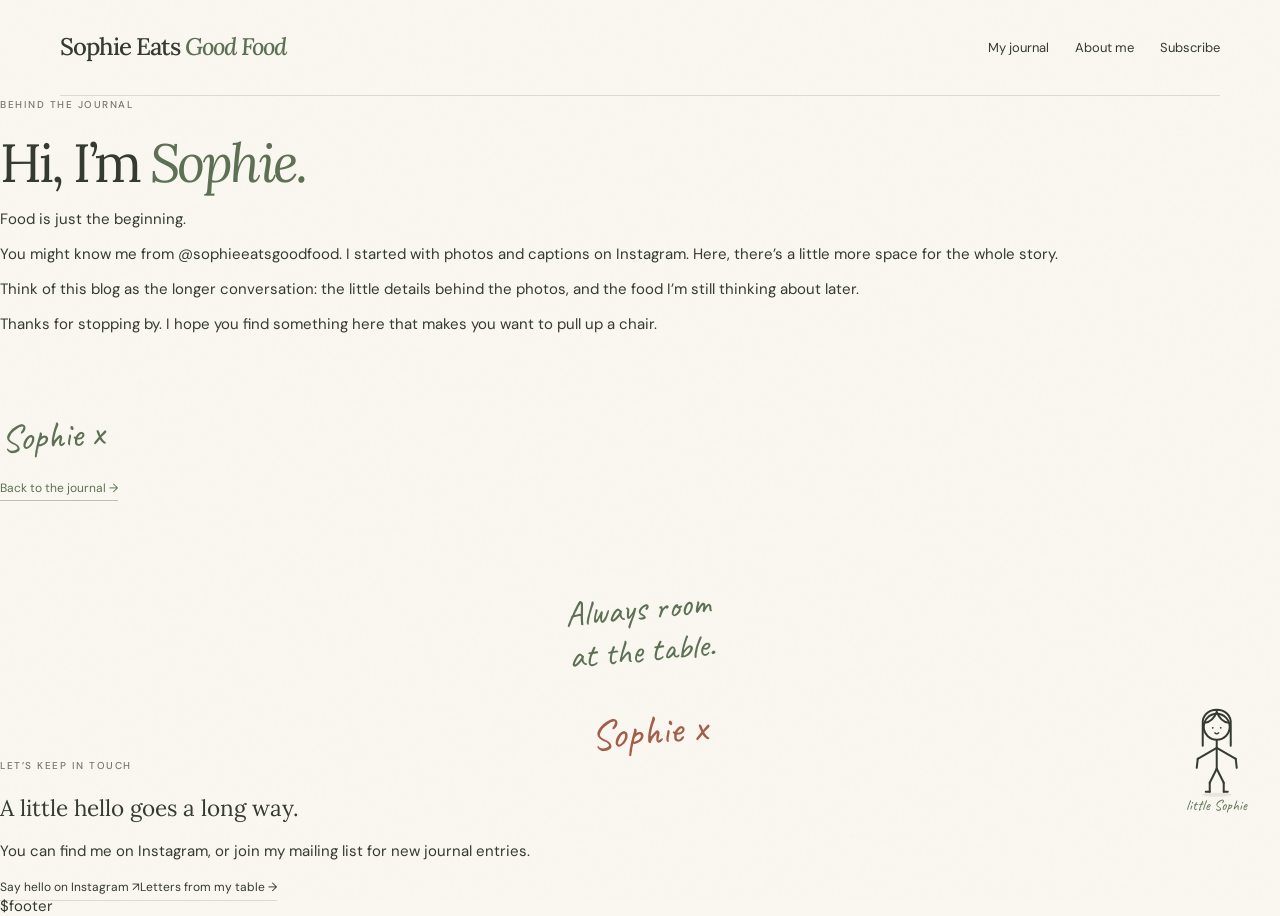
==== about.html @ ddaca759 "feat: add standalone About page and shared Instagram contact footer" ====
<!doctype html>
<html lang="en">
<head>
  <meta charset="UTF-8">
  <meta name="viewport" content="width=device-width, initial-scale=1">
  <meta name="description" content="Meet Sophie, the person behind Sophie Eats Good Food: a little journal of memorable meals and the stories behind them.">
  <title>About Sophie — Sophie Eats Good Food</title>
  <link rel="preconnect" href="https://fonts.googleapis.com">
  <link rel="preconnect" href="https://fonts.gstatic.com" crossorigin>
  <link href="https://fonts.googleapis.com/css2?family=Caveat:wght@500&family=DM+Sans:wght@400;500;600&family=Lora:ital,wght@0,400;0,500;0,600;1,400;1,500&display=swap" rel="stylesheet">
  <link rel="stylesheet" href="/styles.css?v=5">
  <link rel="stylesheet" href="/companion.css?v=2">
</head>
<body class="about-page">
  <div class="grain"></div>
  <header class="site-header">
    <a class="wordmark" href="/" aria-label="Sophie Eats Good Food home"><span>Sophie Eats</span> <span>Good Food</span></a>
    <nav class="article-nav" aria-label="Main navigation"><a href="/#journal">My journal</a><a href="/about" aria-current="page">About me</a><a href="/#subscribe">Subscribe</a></nav>
  </header>
  <main class="about-main">
    <header class="about-heading">
      <p class="eyebrow">Behind the journal</p>
      <h1>Hi, I’m <em>Sophie.</em></h1>
      <p class="about-lede">Food is just the beginning.</p>
    </header>
    <div class="about-layout">
      <div class="about-story">
        <p>You might know me from <a href="https://www.instagram.com/sophieeatsgoodfood/" target="_blank" rel="noreferrer">@sophieeatsgoodfood</a>. I started with photos and captions on Instagram. Here, there’s a little more space for the whole story.</p>
        <p>Think of this blog as the longer conversation: the little details behind the photos, and the food I’m still thinking about later.</p>
        <p>Thanks for stopping by. I hope you find something here that makes you want to pull up a chair.</p>
        <p class="signature">Sophie x</p>
        <a class="read-more" href="/#journal">Back to the journal →</a>
      </div>
      <aside class="about-margin" aria-hidden="true">
        <p>Always room<br>at the table.</p>
        <span>Sophie x</span>
      </aside>
    </div>
    <section class="about-connect" aria-labelledby="about-contact-heading">
      <div><p class="eyebrow">Let’s keep in touch</p><h2 id="about-contact-heading">A little hello goes a long way.</h2><p>You can find me on Instagram, or join my mailing list for new journal entries.</p></div>
      <div class="about-connect-links"><a class="text-link" href="https://www.instagram.com/sophieeatsgoodfood/" target="_blank" rel="noreferrer">Say hello on Instagram ↗</a><a class="text-link" href="/#subscribe">Letters from my table →</a></div>
    </section>
  </main>
  $footer
  <script src="/posts.js"></script>
  <script src="/companion.js?v=2"></script>
</body>
</html>
---- styles.css ----
:root { --cream:#faf7f1; --ink:#343a30; --red:#a45d48; --lime:#e2e8d9; --sage:#5d7054; --muted:#74786c; --line:#dfd9cf; --serif:"Lora",Georgia,serif; }
* { box-sizing:border-box; }
html { scroll-behavior:smooth; scroll-padding-top:28px; }
body { margin:0; background:var(--cream); color:var(--ink); font-family:"DM Sans",sans-serif; font-size:15px; }
a { color:inherit; text-decoration:none; }
img { display:block; width:100%; }
button,input { font:inherit; }
button,a,input,summary { -webkit-tap-highlight-color:transparent; }
:focus-visible { outline:2px solid var(--sage); outline-offset:5px; }
.grain { position:fixed; inset:0; opacity:.018; pointer-events:none; z-index:100; background-image:url("data:image/svg+xml,%3Csvg viewBox='0 0 180 180' xmlns='http://www.w3.org/2000/svg'%3E%3Cfilter id='n'%3E%3CfeTurbulence type='fractalNoise' baseFrequency='.9' numOctaves='3' stitchTiles='stitch'/%3E%3C/filter%3E%3Crect width='100%25' height='100%25' filter='url(%23n)'/%3E%3C/svg%3E"); }
.site-header { max-width:1160px; margin:0 auto; min-height:96px; display:flex; justify-content:space-between; align-items:center; gap:30px; border-bottom:1px solid var(--line); }
.wordmark { font:500 24px/1.2 var(--serif); letter-spacing:-1px; }
.wordmark span:last-child { font-style:italic; color:var(--sage); }
nav { display:flex; align-items:center; gap:26px; font-size:13px; }
nav a { padding:8px 0; }
nav a:hover { color:var(--red); }
nav a[href="#subscribe"] { border-bottom:1px solid var(--sage); }
.instagram-link { color:var(--muted); font-size:12px; }
.menu-button { display:none; border:1px solid var(--line); border-radius:4px; padding:8px 12px; background:transparent; }
.hero { max-width:1050px; margin:70px auto 88px; display:grid; grid-template-columns:1.35fr .8fr; align-items:center; gap:75px; padding:0 24px; }
.eyebrow { font-size:10px; font-weight:500; letter-spacing:.15em; text-transform:uppercase; color:var(--muted); margin:0 0 18px; line-height:1.7; }
h1,h2,h3 { font-family:var(--serif); font-weight:400; }
h1 { font-size:clamp(40px,4.2vw,61px); line-height:1.18; letter-spacing:-.055em; margin:0; }
h1 em { color:var(--sage); }
.intro { font:17px/1.9 var(--serif); margin:24px 0; max-width:49ch; color:#5a6055; }
.hero-signature { display:flex; align-items:center; gap:14px; color:var(--muted); font-size:12px; margin:22px 0; }
.hero-signature span,.signature { font:38px/1.2 "Caveat",cursive; color:var(--sage); transform:rotate(-4deg); }
.text-link { font-size:12px; border-bottom:1px solid var(--line); padding-bottom:5px; }
.text-link:hover { color:var(--red); border-color:var(--red); }
.hero-image-wrap { position:relative; padding:14px 14px 12px; background:#fffefa; box-shadow:0 4px 24px rgba(51,57,43,.08); transform:rotate(3deg); margin:0 8px; }
.hero-image-wrap::before { content:""; position:absolute; top:-13px; left:34%; width:100px; height:29px; background:rgba(200,181,137,.33); transform:rotate(-7deg); z-index:1; }
.hero-image { height:300px; object-fit:cover; }
.image-note { font:24px/1.3 "Caveat",cursive; margin:12px 0 4px; text-align:center; color:var(--sage); }
.journal { display:grid; grid-template-columns:minmax(0,720px) minmax(0,260px); gap:80px; max-width:1100px; padding:0 24px; margin:0 auto 90px; align-items:start; }
.section-heading { margin-bottom:42px; border-top:1px solid var(--line); padding-top:30px; }
.section-heading .eyebrow { margin-bottom:8px; }
.section-heading h2 { font-size:29px; letter-spacing:-.025em; margin:0 0 10px; }
.section-heading > p:last-child { color:var(--muted); font-size:13px; line-height:1.7; margin:0; }
.journal-entry { padding-bottom:46px; margin-bottom:46px; border-bottom:1px solid var(--line); }
.journal-entry:last-child { margin-bottom:0; }
.entry-date { font-size:11px; color:var(--red); margin:0 0 12px; }
.entry-date span,.entry-meta span { margin:0 7px; }
.entry-title { font-size:clamp(25px,2.8vw,37px); line-height:1.3; letter-spacing:-.035em; margin:0 0 12px; }
.entry-title a:hover { color:var(--sage); }
.entry-meta { font-size:11px; line-height:1.7; color:var(--muted); margin:0 0 26px; }
.entry-image { display:block; overflow:hidden; border-radius:2px; aspect-ratio:1.85; background:#ede7dc; }
.entry-image img { height:100%; object-fit:cover; transition:transform .4s ease; }
.entry-image:hover img { transform:scale(1.02); }
.entry-body { font:16px/1.95 var(--serif); max-width:66ch; }
.entry-body p { margin:22px 0 0; white-space:pre-line; }
.read-more { display:inline-block; margin-top:24px; color:var(--sage); font-size:12px; border-bottom:1px solid #b9c1b0; padding-bottom:4px; }
.read-more:hover { color:var(--red); border-color:var(--red); }
.journal-sidebar { padding-top:31px; align-self:stretch; }
.sidebar-tools { position:sticky; top:24px; padding-top:32px; }
.sidebar-note { text-align:center; background:#f0f1e8; padding:26px 21px 30px; border-radius:3px; }
.author-monogram { width:63px; height:63px; display:grid; place-items:center; margin:0 auto 20px; border:1px solid #c5cdb9; border-radius:50%; color:var(--sage); font:italic 34px var(--serif); background:var(--cream); }
.sidebar-note .eyebrow { margin-bottom:10px; font-size:9px; }
.sidebar-note h3 { font-size:21px; line-height:1.4; margin:0 0 12px; letter-spacing:-.02em; }
.sidebar-note > p:not(.eyebrow) { font-size:12px; line-height:1.9; color:#686e60; margin:0 0 20px; }
.sidebar-note .text-link { font-size:11px; }
.journal-browse { margin-top:0; }
.journal-browse summary { cursor:pointer; font:17px var(--serif); }
.search-box { display:flex; align-items:center; margin:17px 0 13px; border:1px solid var(--line); border-radius:3px; padding:9px 11px; gap:8px; background:#fffcf7; }
.search-box input { width:100%; min-width:0; border:0; background:transparent; color:var(--ink); outline:0; font-size:12px; }
.search-box:focus-within { border-color:var(--sage); outline:1px solid var(--sage); }
.filters { display:flex; flex-wrap:wrap; gap:9px 14px; }
.filters button { border:0; border-bottom:1px solid transparent; padding:3px 0; color:var(--muted); background:transparent; font-size:11px; cursor:pointer; }
.filters button.active,.filters button:hover { color:var(--sage); border-bottom-color:var(--sage); }
.sidebar-recent { margin-top:32px; border-top:1px solid var(--line); padding-top:23px; }
.sidebar-recent .eyebrow { font-size:9px; margin-bottom:14px; }
.sidebar-recent ul { list-style:none; padding:0; margin:0; }
.sidebar-recent li { padding:0 0 16px; }
.sidebar-recent a { display:block; font:14px/1.5 var(--serif); }
.sidebar-recent a:hover { color:var(--red); }
.sidebar-recent li span { display:block; margin-top:6px; font-size:10px; color:var(--muted); }
.sidebar-subscribe { display:block; margin-top:18px; padding:19px 0; border-top:1px solid var(--line); font:17px/1.4 var(--serif); color:var(--sage); }
.sidebar-subscribe span { display:block; font:11px/1.7 "DM Sans",sans-serif; margin-top:8px; color:var(--muted); }
.no-results { padding:55px 0; font:20px/1.7 var(--serif); }
.newsletter { position:relative; display:grid; grid-template-columns:1fr 1fr; align-items:center; gap:70px; max-width:1100px; margin:0 auto; padding:48px; background:#efe3d9; border:1px solid #e3d6c8; border-radius:4px; }
.newsletter .eyebrow { font-size:9px; }
.newsletter h2 { font-size:30px; line-height:1.3; letter-spacing:-.03em; margin:0 0 16px; }
.newsletter h2 em { color:var(--sage); }
.newsletter-copy > p:last-child { font:14px/1.9 var(--serif); color:#676255; margin-bottom:0; }
.newsletter-form > label:first-child { display:block; font-size:10px; letter-spacing:.07em; margin-bottom:10px; }
.newsletter-input-row { display:flex; gap:10px; }
.newsletter-input-row input { width:100%; min-width:0; padding:12px; background:var(--cream); color:var(--ink); border:1px solid #d2c5b9; border-radius:3px; font-size:13px; }
.newsletter-input-row button { flex-shrink:0; padding:12px 17px; border:0; border-radius:3px; background:var(--sage); color:white; cursor:pointer; font-size:11px; }
.newsletter-input-row button:hover { background:#495b41; }
.newsletter-input-row button:disabled { opacity:.6; cursor:wait; }
.newsletter-consent { display:flex; gap:8px; margin-top:15px; align-items:flex-start; font-size:10px; line-height:1.7; }
.newsletter-consent input { accent-color:var(--sage); margin:3px 0 0; flex-shrink:0; }
.newsletter-note { font-size:10px; color:#746c61; margin:5px 0 0 21px; }
.newsletter-status { font-size:12px; line-height:1.7; margin:12px 0 0; }
.newsletter-status:empty { display:none; }
.newsletter-status[data-state="error"] { color:#974731; }
.newsletter-status[data-state="success"] { color:#455b3b; }
.newsletter-trap { position:absolute; left:-10000px; width:1px; height:1px; overflow:hidden; }
.about { display:grid; grid-template-columns:200px 1fr; gap:60px; max-width:960px; margin:88px auto; padding:0 24px; align-items:start; }
.about-margin { font:35px/1.2 "Caveat",cursive; color:var(--sage); text-align:center; padding-top:52px; transform:rotate(-5deg); }
.about-margin span { display:block; margin-top:14px; font-size:42px; color:var(--red); }
.about-copy h2 { font-size:30px; line-height:1.4; letter-spacing:-.03em; margin:0 0 22px; }
.about-copy > p:not(.eyebrow):not(.signature) { font:15px/1.95 var(--serif); }
.about-copy a { color:var(--sage); border-bottom:1px solid #bbc4b1; }
.about-copy .signature { margin-top:25px; }
footer { display:grid; grid-template-columns:1.4fr 1fr auto; gap:35px; align-items:start; max-width:1160px; margin:0 auto; padding:36px 0 22px; border-top:1px solid var(--line); color:var(--muted); }
.footer-mark { font:21px/1.4 var(--serif); letter-spacing:-.04em; color:var(--ink); }
.footer-mark em { color:var(--sage); }
footer > div > p { font-size:11px; line-height:1.8; margin:3px 0; }
.footer-links { display:flex; gap:16px; font-size:10px; flex-wrap:wrap; }
.footer-links a:hover { color:var(--red); }
.copyright { grid-column:1/-1; font-size:9px; margin:12px 0 0; }
.article-main { max-width:840px; margin:44px auto 72px; padding:0 24px; }
.article-heading { margin:40px 0 30px; }
.article-heading h1 { font-size:clamp(32px,4vw,52px); line-height:1.25; letter-spacing:-.04em; }
.article-heading .entry-meta { margin:20px 0 0; }
.article-photo { margin:28px 0; }
.article-photo img { height:auto; border-radius:3px; }
.article-body { max-width:660px; margin:35px auto; font:18px/1.95 var(--serif); }
.article-body p { margin:0 0 24px; white-space:pre-line; overflow-wrap:anywhere; }
.article-body .signature { margin-top:32px; }
.article-source { font-size:11px; color:var(--muted); text-align:center; }
.article-source a { border-bottom:1px solid var(--line); }
.entry-navigation { display:flex; gap:36px; justify-content:space-between; padding:28px 0; border:0; border-top:1px solid var(--line); border-bottom:1px solid var(--line); }
.entry-navigation a { flex:1; font:18px/1.5 var(--serif); }
.entry-navigation a:hover { color:var(--sage); }
.entry-navigation span { display:block; font:10px/1.7 "DM Sans",sans-serif; color:var(--muted); margin-bottom:9px; }
.article-letter { margin-top:44px; padding:30px; background:#f0f1e8; border-radius:3px; }
.article-letter .eyebrow { margin-bottom:10px; }
.article-letter h2 { font-size:25px; line-height:1.4; margin:0 0 12px; }
.article-letter > p:not(.eyebrow) { font:14px/1.8 var(--serif); color:var(--muted); }
.article-letter .read-more { margin-top:8px; }
.sr-only { position:absolute; width:1px; height:1px; overflow:hidden; clip:rect(0,0,0,0); }
@media(max-width:1220px) { .site-header,footer { margin-left:32px; margin-right:32px; } .newsletter { margin-left:24px; margin-right:24px; } }
@media(max-width:850px) {
  .article-nav { display:flex; position:static; flex-direction:row; flex-wrap:wrap; padding:0; border:0; font-size:11px; gap:12px; }
  .article-page .site-header { flex-wrap:wrap; padding:18px 0; gap:12px; }
  .entry-navigation { position:static; display:flex; background:none; flex-direction:row; }
  .site-header { min-height:80px; margin:0 24px; position:relative; }
  .wordmark { font-size:21px; }
  .menu-button { display:block; }
  nav { display:none; position:absolute; top:80px; left:0; right:0; padding:20px; background:var(--cream); border:1px solid var(--line); z-index:5; flex-direction:column; align-items:flex-start; gap:12px; }
  nav.open { display:flex; }
  .hero { gap:32px; margin:48px auto 64px; }
  .hero-image { height:260px; }
  .intro { font-size:15px; }
  .hero-signature { flex-wrap:wrap; gap:6px 12px; }
  .journal { grid-template-columns:1fr; gap:22px; max-width:720px; }
  .journal-sidebar { grid-row:1; padding:0; }
  .sidebar-tools { position:static; padding-top:0; }
  .sidebar-note,.sidebar-recent,.sidebar-subscribe { display:none; }
  .journal-browse { margin:0; }
  .journal-browse summary { font-size:14px; }
  .journal-browse .search-box { max-width:360px; }
  .section-heading { padding-top:24px; }
  .newsletter { gap:30px; padding:36px; }
  .newsletter-input-row { flex-direction:column; }
  .newsletter-input-row button { align-self:flex-start; }
  .about { grid-template-columns:130px 1fr; gap:30px; }
  footer { grid-template-columns:1fr 1fr; }
  .footer-links { grid-column:1/-1; }
}
@media(max-width:580px) {
  .article-main { margin:30px auto 50px; }
  .article-heading { margin-top:32px; }
  .article-body { font-size:16px; }
  .entry-navigation { gap:20px; }
  .entry-navigation a { font-size:15px; }
  .article-letter { padding:24px; }
  .site-header { margin:0 20px; min-height:74px; gap:12px; }
  .wordmark { font-size:19px; }
  nav { top:74px; }
  .hero { grid-template-columns:1fr; margin:35px auto 48px; padding:0 24px; gap:34px; }
  .hero .eyebrow { font-size:9px; margin-bottom:14px; }
  h1 { font-size:43px; }
  .intro { font-size:15px; line-height:1.9; margin:18px 0; }
  .hero-signature { margin:16px 0 20px; }
  .hero-image-wrap { width:74%; margin:0 auto; padding:10px 10px 8px; }
  .hero-image { height:210px; }
  .image-note { font-size:22px; }
  .journal { padding:0 24px; margin-bottom:50px; }
  .section-heading h2 { font-size:26px; }
  .entry-title { font-size:27px; }
  .entry-body { font-size:15px; }
  .entry-image { aspect-ratio:1.35; }
  .entry-meta { font-size:10px; }
  .journal-entry { margin-bottom:34px; padding-bottom:34px; }
  .newsletter { grid-template-columns:1fr; padding:28px 24px; gap:25px; margin:0 20px; }
  .newsletter h2 { font-size:27px; }
  .newsletter-input-row { flex-direction:row; gap:8px; }
  .newsletter-input-row button { align-self:stretch; padding:12px; }
  .about { display:block; margin:55px auto; }
  .about-margin { display:none; }
  .about-copy h2 { font-size:26px; }
  footer { margin:0 24px; gap:20px; }
  .footer-mark { font-size:19px; }
}
@media(max-width:350px) { h1 { font-size:37px; } .newsletter-input-row { flex-direction:column; } }
@media(min-width:851px) and (max-height:650px) {
  .sidebar-tools { top:12px; padding-top:16px; }
  .sidebar-recent { display:none; }
}
@media(prefers-reduced-motion:reduce) { * { scroll-behavior:auto!important; transition:none!important; } }
---- companion.css ----
/* The companion visits only these reserved spots, not the reading text or form fields. */
.companion-stage-hero,.companion-stage-journal,.companion-stage-about,.companion-stage-article { position:relative; }
.companion-perch { position:absolute; display:block; width:84px; height:100px; pointer-events:none; }
.companion-perch-hero { bottom:-14px; left:-55px; }
.companion-stage-sidebar { padding-bottom:106px; }
.companion-perch-sidebar { bottom:0; right:6px; }
.companion-perch-journal { right:0; bottom:0; display:none; }
.companion-perch-letters { top:-78px; right:22px; }
.companion-perch-about { bottom:-95px; right:30px; }
.companion-stage-article { margin-top:110px; }
.companion-perch-article { top:-100px; right:12px; }
.sophie-companion { position:fixed; top:0; left:0; width:84px; height:100px; z-index:20; visibility:hidden; pointer-events:none; }
.sophie-companion[hidden],.companion-panel[hidden],.companion-restore[hidden] { display:none; }
.companion-avatar { display:block; padding:0; width:84px; height:100px; border:0; background:transparent; color:var(--sage); cursor:pointer; pointer-events:auto; }
.companion-character { width:84px; height:100px; overflow:visible; }
.companion-label { position:absolute; top:98px; left:-7px; width:98px; font:15px/1.2 "Caveat",cursive; color:var(--sage); white-space:nowrap; }
.companion-facing { transform-origin:42px 50px; transition:transform .24s cubic-bezier(.4,0,.2,1); }
.faces-left .companion-facing { transform:scaleX(-1); }
.is-running,.is-arriving { will-change:transform,opacity; }
.companion-panel { position:absolute; bottom:115px; right:0; width:265px; padding:22px 19px 15px; background:#fffdf7; border:1px solid #d9dccb; border-radius:15px 15px 4px 15px; box-shadow:0 8px 30px #343a3012; pointer-events:auto; color:var(--ink); text-align:left; }
.companion-panel::after { content:""; position:absolute; bottom:-7px; right:32px; width:12px; height:12px; background:#fffdf7; border-right:1px solid #d9dccb; border-bottom:1px solid #d9dccb; transform:rotate(45deg); }
.panel-below .companion-panel { bottom:auto; top:124px; border-radius:4px 15px 15px 15px; }
.panel-below .companion-panel::after { top:-7px; bottom:auto; transform:rotate(225deg); }
.panel-right .companion-panel { left:0; right:auto; }
.panel-right .companion-panel::after { left:32px; right:auto; }
.companion-close { position:absolute; top:5px; right:9px; font-size:20px; color:var(--muted); border:0; background:none; padding:2px 5px; cursor:pointer; }
.companion-hello { font:25px/1.3 "Caveat",cursive; color:var(--sage); margin:0 0 9px; }
.companion-message { font:12px/1.8 "DM Sans",sans-serif; margin:0 0 15px; }
.companion-actions { display:flex; flex-direction:column; align-items:flex-start; gap:11px; }
.companion-actions a,.companion-actions button { font:11px/1.5 "DM Sans",sans-serif; color:var(--sage); border:0; border-bottom:1px solid var(--line); padding:0 0 3px; background:none; cursor:pointer; }
.companion-settings { margin-top:18px; padding-top:12px; border-top:1px dashed var(--line); display:flex; justify-content:space-between; gap:12px; }
.companion-settings button { border:0; padding:3px 0; background:none; cursor:pointer; color:var(--muted); font:10px/1.4 "DM Sans",sans-serif; }
.companion-restore { position:fixed; bottom:14px; right:14px; z-index:20; padding:8px 12px; background:var(--cream); color:var(--sage); border:1px solid var(--line); border-radius:20px; font:12px "DM Sans",sans-serif; cursor:pointer; box-shadow:0 3px 12px #343a3010; }
.companion-person { transform-origin:42px 94px; }
.companion-torso { transform-origin:42px 72px; animation:sophie-breathe 4.8s ease-in-out infinite; }
.companion-head { transform-origin:42px 43px; animation:sophie-look 6.5s ease-in-out infinite; }
.companion-eyes { transform-origin:42px 30px; animation:sophie-blink 7s linear infinite; }
.companion-happy-mouth { opacity:0; }
.companion-leg-left,.companion-leg-right { transform-origin:42px 70px; }
.companion-shin-left { transform-origin:35px 84px; }
.companion-shin-right { transform-origin:49px 84px; }
.companion-foot-left { transform-origin:35px 93px; }
.companion-foot-right { transform-origin:49px 93px; }
.companion-arm-left,.companion-arm-right { transform-origin:42px 49px; }
.companion-forearm-left { transform-origin:23px 60px; }
.companion-forearm-right { transform-origin:61px 60px; }
.companion-bangs { transform-origin:42px 12px; }
.companion-shadow { transform-origin:42px 96px; }
.is-running .companion-person { animation:sophie-walk-bob .76s ease-in-out infinite; }
.is-running .companion-torso { animation:sophie-walk-sway .76s ease-in-out infinite; }
.is-running .companion-head { animation:sophie-head-lag .76s ease-in-out infinite; }
.is-running .companion-leg-left,.is-running .companion-leg-right { animation:sophie-walk-leg .76s linear infinite; }
.is-running .companion-shin-left,.is-running .companion-shin-right { animation:sophie-walk-knee .76s linear infinite; }
.is-running .companion-foot-left,.is-running .companion-foot-right { animation:sophie-walk-foot .76s linear infinite; }
.is-running .companion-arm-left,.is-running .companion-arm-right { animation:sophie-arm-swing .76s ease-in-out infinite; }
.is-running .companion-leg-right,.is-running .companion-shin-right,.is-running .companion-foot-right,.is-running .companion-arm-left { animation-delay:-.38s; }
.is-running .companion-bangs { animation:sophie-cloth-sway .76s ease-in-out infinite; }
.is-hopping .companion-person { animation:sophie-hop 1.25s ease-in-out; }
.is-hopping .companion-shadow { animation:sophie-hop-shadow 1.25s ease-in-out; }
.is-hopping .companion-arm-right { animation:sophie-wave 1.25s ease-in-out; }
.is-hopping .companion-forearm-right { animation:sophie-wave-elbow 1.25s ease-in-out; }
.is-hopping .companion-shin-left,.is-hopping .companion-shin-right { animation:sophie-hop-knee 1.25s ease-in-out; }
.is-hopping .companion-smile { opacity:0; }
.is-hopping .companion-happy-mouth { opacity:1; }
.is-paused:not(.is-hopping):not(.is-running) .companion-person * { animation:none!important; }
@keyframes sophie-breathe { 0%,100% { transform:translateY(0); } 50% { transform:translateY(-.6px); } }
@keyframes sophie-look { 0%,25%,100% { transform:rotate(0); } 45%,65% { transform:rotate(1.8deg); } }
@keyframes sophie-blink { 0%,94%,98%,100% { transform:scaleY(1); } 95.5%,96.5% { transform:scaleY(.12); } }
@keyframes sophie-walk-leg { 0%,100% { transform:rotate(16deg); } 25% { transform:rotate(0); } 50% { transform:rotate(-16deg); } 75% { transform:rotate(0); } }
@keyframes sophie-walk-knee { 0%,45%,100% { transform:rotate(0); } 65% { transform:rotate(28deg); } 85% { transform:rotate(12deg); } }
@keyframes sophie-walk-foot { 0%,100% { transform:rotate(-8deg); } 35% { transform:rotate(5deg); } 65% { transform:rotate(-10deg); } }
@keyframes sophie-arm-swing { 0%,100% { transform:rotate(-9deg); } 50% { transform:rotate(9deg); } }
@keyframes sophie-walk-bob { 0%,50%,100% { transform:translateY(0); } 25%,75% { transform:translateY(-1.4px); } }
@keyframes sophie-walk-sway { 0%,100% { transform:rotate(1.1deg); } 50% { transform:rotate(2.3deg); } }
@keyframes sophie-head-lag { 0%,100% { transform:rotate(-.7deg); } 50% { transform:rotate(.7deg); } }
@keyframes sophie-cloth-sway { 0%,100% { transform:rotate(-1.5deg); } 50% { transform:rotate(1.5deg); } }
@keyframes sophie-hop {
  0%,100% { transform:translateY(0) scale(1); }
  16% { transform:translateY(3px) scale(1.03,.94); }
  44%,54% { transform:translateY(-26px) scale(.98,1.02); }
  78% { transform:translateY(0) scale(1.04,.95); }
  90% { transform:translateY(-2px) scale(1); }
}
@keyframes sophie-hop-shadow { 0%,100% { transform:scaleX(1); opacity:.25; } 16%,78% { transform:scaleX(1.08); opacity:.3; } 44%,54% { transform:scaleX(.7); opacity:.12; } }
@keyframes sophie-wave { 0%,100% { transform:rotate(0); } 20% { transform:rotate(-132deg); } 36%,64% { transform:rotate(-143deg); } 50%,76% { transform:rotate(-123deg); } }
@keyframes sophie-wave-elbow { 0%,100% { transform:rotate(0); } 22%,50%,78% { transform:rotate(-16deg); } 36%,64% { transform:rotate(12deg); } }
@keyframes sophie-hop-knee { 0%,16%,78%,100% { transform:rotate(0); } 44%,54% { transform:rotate(13deg); } }
@media(max-width:850px) {
  .companion-stage-sidebar { padding-bottom:0; }
  .companion-perch-sidebar { display:none; }
  .companion-perch-journal { display:block; }
  .companion-stage-journal { padding-right:100px; }
  .companion-perch-hero { left:-30px; }
}
@media(max-width:580px) {
  .companion-panel { width:245px; }
  .companion-stage-journal { min-height:140px; }
  .companion-perch-journal { bottom:18px; }
  .companion-perch-letters { right:15px; }
}
@media(prefers-reduced-motion:reduce) {
  .sophie-companion * { animation:none!important; transition:none!important; }
}
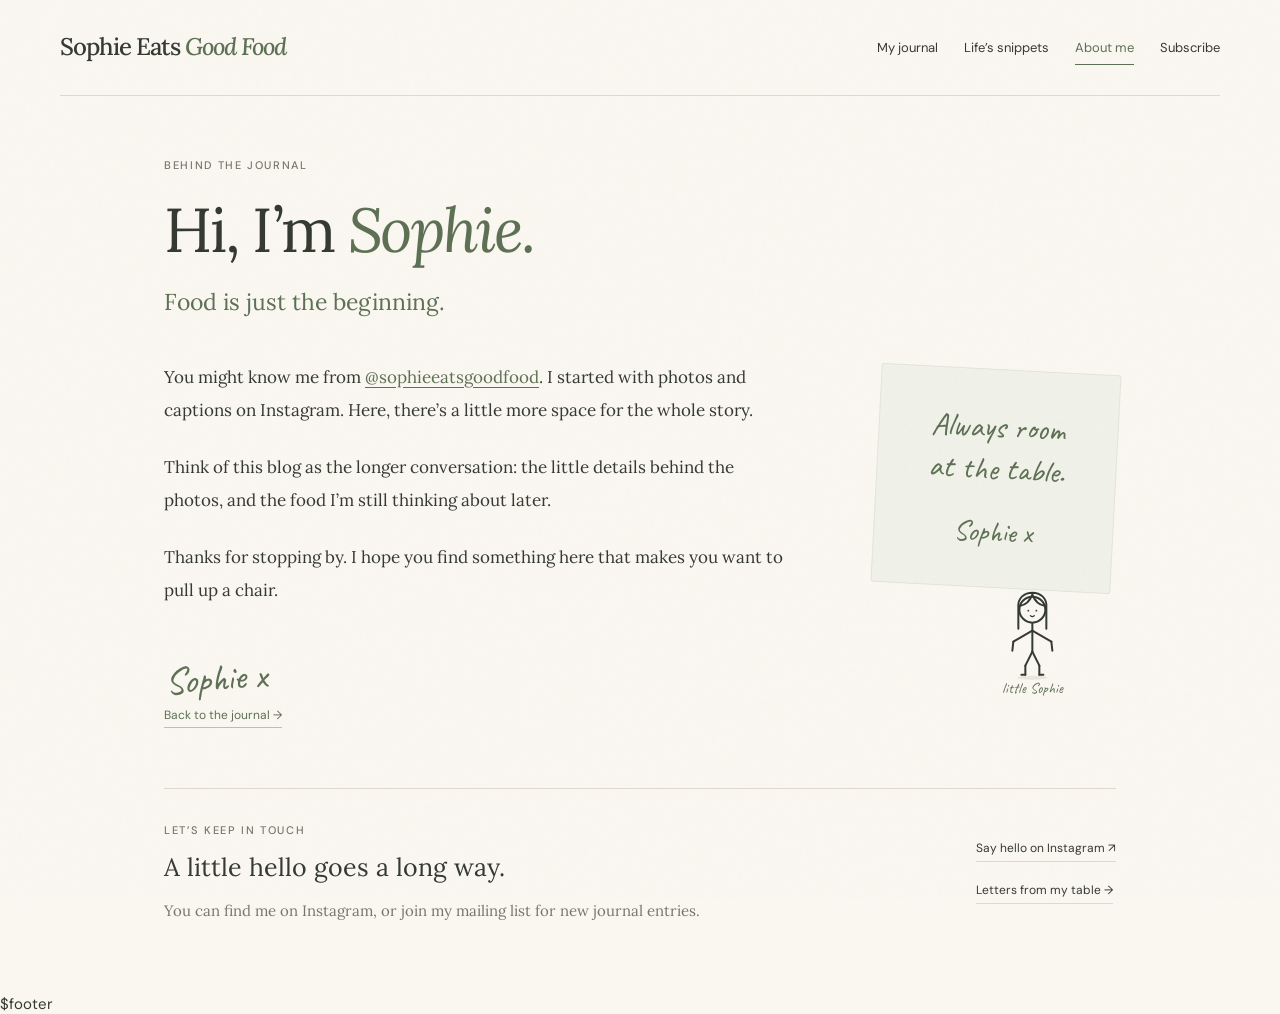
==== commit ce509a1b: "Add separate Life’s snippets photo album and navigation" ====
--- a/about.html
+++ b/about.html
@@ -15,7 +15,7 @@
   <div class="grain"></div>
   <header class="site-header">
     <a class="wordmark" href="/" aria-label="Sophie Eats Good Food home"><span>Sophie Eats</span> <span>Good Food</span></a>
-    <nav class="article-nav" aria-label="Main navigation"><a href="/#journal">My journal</a><a href="/about" aria-current="page">About me</a><a href="/#subscribe">Subscribe</a></nav>
+    <nav class="article-nav" aria-label="Main navigation"><a href="/#journal">My journal</a><a href="/life">Life’s snippets</a><a href="/about" aria-current="page">About me</a><a href="/#subscribe">Subscribe</a></nav>
   </header>
   <main class="about-main">
     <header class="about-heading">
--- a/styles.css
+++ b/styles.css
@@ -14,13 +14,14 @@
 nav { display:flex; align-items:center; gap:26px; font-size:13px; }
 nav a { padding:8px 0; }
 nav a:hover { color:var(--red); }
+nav a[aria-current="page"] { color:var(--sage); border-bottom:1px solid var(--sage); }
 nav a[href="#subscribe"] { border-bottom:1px solid var(--sage); }
 .instagram-link { color:var(--muted); font-size:12px; }
 .menu-button { display:none; border:1px solid var(--line); border-radius:4px; padding:8px 12px; background:transparent; }
 .hero { max-width:1050px; margin:70px auto 88px; display:grid; grid-template-columns:1.35fr .8fr; align-items:center; gap:75px; padding:0 24px; }
-.eyebrow { font-size:10px; font-weight:500; letter-spacing:.15em; text-transform:uppercase; color:var(--muted); margin:0 0 18px; line-height:1.7; }
+.eyebrow { font-size:11px; font-weight:500; letter-spacing:.15em; text-transform:uppercase; color:var(--muted); margin:0 0 18px; line-height:1.7; }
 h1,h2,h3 { font-family:var(--serif); font-weight:400; }
-h1 { font-size:clamp(40px,4.2vw,61px); line-height:1.18; letter-spacing:-.055em; margin:0; }
+h1 { font-size:clamp(40px,4.2vw,61px); line-height:1.18; letter-spacing:-.035em; margin:0; }
 h1 em { color:var(--sage); }
 .intro { font:17px/1.9 var(--serif); margin:24px 0; max-width:49ch; color:#5a6055; }
 .hero-signature { display:flex; align-items:center; gap:14px; color:var(--muted); font-size:12px; margin:22px 0; }
@@ -38,11 +39,11 @@
 .section-heading > p:last-child { color:var(--muted); font-size:13px; line-height:1.7; margin:0; }
 .journal-entry { padding-bottom:46px; margin-bottom:46px; border-bottom:1px solid var(--line); }
 .journal-entry:last-child { margin-bottom:0; }
-.entry-date { font-size:11px; color:var(--red); margin:0 0 12px; }
+.entry-date { font-size:12px; color:var(--red); margin:0 0 12px; }
 .entry-date span,.entry-meta span { margin:0 7px; }
 .entry-title { font-size:clamp(25px,2.8vw,37px); line-height:1.3; letter-spacing:-.035em; margin:0 0 12px; }
 .entry-title a:hover { color:var(--sage); }
-.entry-meta { font-size:11px; line-height:1.7; color:var(--muted); margin:0 0 26px; }
+.entry-meta { font-size:12px; line-height:1.7; color:var(--muted); margin:0 0 26px; }
 .entry-image { display:block; overflow:hidden; border-radius:2px; aspect-ratio:1.85; background:#ede7dc; }
 .entry-image img { height:100%; object-fit:cover; transition:transform .4s ease; }
 .entry-image:hover img { transform:scale(1.02); }
@@ -63,9 +64,6 @@
 .search-box { display:flex; align-items:center; margin:17px 0 13px; border:1px solid var(--line); border-radius:3px; padding:9px 11px; gap:8px; background:#fffcf7; }
 .search-box input { width:100%; min-width:0; border:0; background:transparent; color:var(--ink); outline:0; font-size:12px; }
 .search-box:focus-within { border-color:var(--sage); outline:1px solid var(--sage); }
-.filters { display:flex; flex-wrap:wrap; gap:9px 14px; }
-.filters button { border:0; border-bottom:1px solid transparent; padding:3px 0; color:var(--muted); background:transparent; font-size:11px; cursor:pointer; }
-.filters button.active,.filters button:hover { color:var(--sage); border-bottom-color:var(--sage); }
 .sidebar-recent { margin-top:32px; border-top:1px solid var(--line); padding-top:23px; }
 .sidebar-recent .eyebrow { font-size:9px; margin-bottom:14px; }
 .sidebar-recent ul { list-style:none; padding:0; margin:0; }
@@ -87,28 +85,46 @@
 .newsletter-input-row button { flex-shrink:0; padding:12px 17px; border:0; border-radius:3px; background:var(--sage); color:white; cursor:pointer; font-size:11px; }
 .newsletter-input-row button:hover { background:#495b41; }
 .newsletter-input-row button:disabled { opacity:.6; cursor:wait; }
-.newsletter-consent { display:flex; gap:8px; margin-top:15px; align-items:flex-start; font-size:10px; line-height:1.7; }
+.newsletter-consent { display:flex; gap:8px; margin-top:15px; align-items:flex-start; font-size:12px; line-height:1.7; }
 .newsletter-consent input { accent-color:var(--sage); margin:3px 0 0; flex-shrink:0; }
-.newsletter-note { font-size:10px; color:#746c61; margin:5px 0 0 21px; }
+.newsletter-note { font-size:12px; color:#746c61; margin:5px 0 0 21px; }
 .newsletter-status { font-size:12px; line-height:1.7; margin:12px 0 0; }
 .newsletter-status:empty { display:none; }
 .newsletter-status[data-state="error"] { color:#974731; }
 .newsletter-status[data-state="success"] { color:#455b3b; }
 .newsletter-trap { position:absolute; left:-10000px; width:1px; height:1px; overflow:hidden; }
-.about { display:grid; grid-template-columns:200px 1fr; gap:60px; max-width:960px; margin:88px auto; padding:0 24px; align-items:start; }
-.about-margin { font:35px/1.2 "Caveat",cursive; color:var(--sage); text-align:center; padding-top:52px; transform:rotate(-5deg); }
-.about-margin span { display:block; margin-top:14px; font-size:42px; color:var(--red); }
-.about-copy h2 { font-size:30px; line-height:1.4; letter-spacing:-.03em; margin:0 0 22px; }
-.about-copy > p:not(.eyebrow):not(.signature) { font:15px/1.95 var(--serif); }
-.about-copy a { color:var(--sage); border-bottom:1px solid #bbc4b1; }
-.about-copy .signature { margin-top:25px; }
-footer { display:grid; grid-template-columns:1.4fr 1fr auto; gap:35px; align-items:start; max-width:1160px; margin:0 auto; padding:36px 0 22px; border-top:1px solid var(--line); color:var(--muted); }
-.footer-mark { font:21px/1.4 var(--serif); letter-spacing:-.04em; color:var(--ink); }
+.about-main { max-width:1000px; margin:60px auto 70px; padding:0 24px; }
+.about-heading { margin-bottom:40px; }
+.about-heading h1 { font-size:clamp(43px,5vw,62px); }
+.about-lede { font:23px/1.6 var(--serif); color:var(--sage); margin:18px 0 0; }
+.about-layout { display:grid; grid-template-columns:minmax(0,1fr) 240px; gap:80px; align-items:start; }
+.about-story > p:not(.signature) { font:17px/1.95 var(--serif); margin:0 0 24px; }
+.about-story > p a { color:var(--sage); text-decoration:underline; text-underline-offset:4px; overflow-wrap:anywhere; }
+.about-story .signature { margin:30px 0 0; }
+.about-margin { font:32px/1.3 "Caveat",cursive; color:var(--sage); text-align:center; padding:36px 22px; background:#f0f1e8; border:1px solid #e2e5d8; border-radius:3px; transform:rotate(3deg); margin:8px 0 110px; }
+.about-margin p { margin:0 0 24px; }
+.about-margin > span { display:block; font-size:29px; }
+.about-connect { display:grid; grid-template-columns:1fr auto; gap:40px; border-top:1px solid var(--line); margin-top:60px; padding-top:32px; }
+.about-connect .eyebrow { margin-bottom:10px; }
+.about-connect h2 { font-size:25px; line-height:1.4; margin:0 0 12px; }
+.about-connect p:last-child { font:15px/1.8 var(--serif); color:var(--muted); margin:0; }
+.about-connect-links { display:flex; flex-direction:column; align-items:flex-start; justify-content:center; gap:20px; }
+.status-main { max-width:700px; min-height:35vh; margin:70px auto 90px; padding:0 24px; }
+.status-main h1 { font-size:clamp(32px,4vw,48px); }
+.status-main > p:not(.eyebrow) { font:17px/1.8 var(--serif); margin:24px 0; }
+.status-main button { border:0; border-radius:3px; padding:13px 20px; background:var(--sage); color:white; cursor:pointer; }
+footer { display:grid; grid-template-columns:1.2fr 1.2fr auto; gap:36px; align-items:start; max-width:1160px; margin:70px auto 0; padding:40px 0 26px; border-top:1px solid var(--line); color:var(--muted); }
+.footer-mark { display:inline-block; font:21px/1.4 var(--serif); letter-spacing:-.035em; color:var(--ink); }
 .footer-mark em { color:var(--sage); }
-footer > div > p { font-size:11px; line-height:1.8; margin:3px 0; }
-.footer-links { display:flex; gap:16px; font-size:10px; flex-wrap:wrap; }
+footer > div > p { font-size:12px; line-height:1.8; margin:12px 0 0; }
+.footer-contact .eyebrow { font-size:10px; margin:3px 0 14px; }
+.footer-contact > a { font-size:14px; color:var(--sage); text-decoration:underline; text-underline-offset:5px; }
+.footer-contact > a:hover { color:var(--red); }
+.footer-contact > p:last-child { margin-top:10px; }
+.site-footer .footer-links { display:flex; position:static; background:none; border:0; padding:0; gap:10px; font-size:12px; flex-direction:column; align-items:flex-start; }
+.footer-links a { padding:0; }
 .footer-links a:hover { color:var(--red); }
-.copyright { grid-column:1/-1; font-size:9px; margin:12px 0 0; }
+.copyright { grid-column:1/-1; font-size:11px; margin:0; padding-top:20px; border-top:1px solid var(--line); }
 .article-main { max-width:840px; margin:44px auto 72px; padding:0 24px; }
 .article-heading { margin:40px 0 30px; }
 .article-heading h1 { font-size:clamp(32px,4vw,52px); line-height:1.25; letter-spacing:-.04em; }
@@ -133,7 +149,7 @@
 @media(max-width:1220px) { .site-header,footer { margin-left:32px; margin-right:32px; } .newsletter { margin-left:24px; margin-right:24px; } }
 @media(max-width:850px) {
   .article-nav { display:flex; position:static; flex-direction:row; flex-wrap:wrap; padding:0; border:0; font-size:11px; gap:12px; }
-  .article-page .site-header { flex-wrap:wrap; padding:18px 0; gap:12px; }
+  .article-page .site-header,.about-page .site-header,.status-page .site-header,.life-page .site-header { flex-wrap:wrap; padding:18px 0; gap:12px; }
   .entry-navigation { position:static; display:flex; background:none; flex-direction:row; }
   .site-header { min-height:80px; margin:0 24px; position:relative; }
   .wordmark { font-size:21px; }
@@ -155,9 +171,11 @@
   .newsletter { gap:30px; padding:36px; }
   .newsletter-input-row { flex-direction:column; }
   .newsletter-input-row button { align-self:flex-start; }
-  .about { grid-template-columns:130px 1fr; gap:30px; }
+  .about-layout { grid-template-columns:minmax(0,1fr) 190px; gap:36px; }
+  .about-margin { font-size:28px; padding:30px 15px; }
+  .about-connect { gap:25px; }
   footer { grid-template-columns:1fr 1fr; }
-  .footer-links { grid-column:1/-1; }
+  .site-footer .footer-links { grid-column:1/-1; flex-direction:row; flex-wrap:wrap; gap:24px; }
 }
 @media(max-width:580px) {
   .article-main { margin:30px auto 50px; }
@@ -170,7 +188,7 @@
   .wordmark { font-size:19px; }
   nav { top:74px; }
   .hero { grid-template-columns:1fr; margin:35px auto 48px; padding:0 24px; gap:34px; }
-  .hero .eyebrow { font-size:9px; margin-bottom:14px; }
+  .hero .eyebrow { font-size:10px; margin-bottom:14px; }
   h1 { font-size:43px; }
   .intro { font-size:15px; line-height:1.9; margin:18px 0; }
   .hero-signature { margin:16px 0 20px; }
@@ -182,16 +200,20 @@
   .entry-title { font-size:27px; }
   .entry-body { font-size:15px; }
   .entry-image { aspect-ratio:1.35; }
-  .entry-meta { font-size:10px; }
+  .entry-meta { font-size:12px; }
   .journal-entry { margin-bottom:34px; padding-bottom:34px; }
   .newsletter { grid-template-columns:1fr; padding:28px 24px; gap:25px; margin:0 20px; }
   .newsletter h2 { font-size:27px; }
   .newsletter-input-row { flex-direction:row; gap:8px; }
   .newsletter-input-row button { align-self:stretch; padding:12px; }
-  .about { display:block; margin:55px auto; }
-  .about-margin { display:none; }
-  .about-copy h2 { font-size:26px; }
-  footer { margin:0 24px; gap:20px; }
+  .about-main { margin:36px auto 50px; }
+  .about-layout { grid-template-columns:1fr; gap:30px; }
+  .about-story > p:not(.signature) { font-size:16px; }
+  .about-lede { font-size:21px; }
+  .about-margin { width:220px; max-width:100%; margin:8px auto 90px; }
+  .about-connect { grid-template-columns:1fr; margin-top:32px; }
+  .status-main { margin:45px auto 60px; }
+  footer { grid-template-columns:1fr; margin:50px 24px 0; gap:28px; }
   .footer-mark { font-size:19px; }
 }
 @media(max-width:350px) { h1 { font-size:37px; } .newsletter-input-row { flex-direction:column; } }
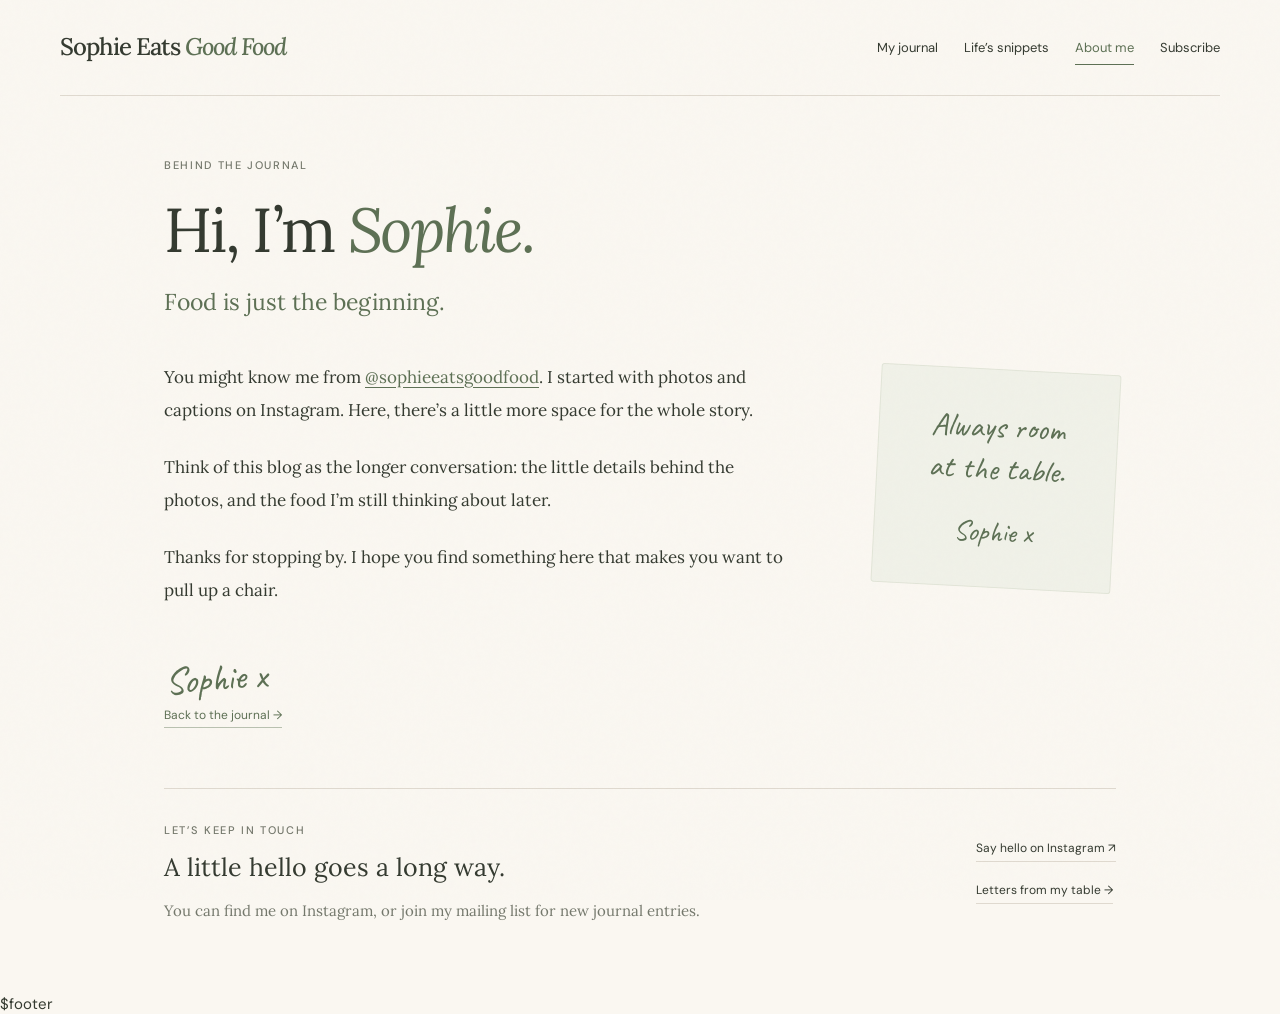
==== commit 8cf54bf4: "Remove little Sophie avatar from all pages" ====
--- a/about.html
+++ b/about.html
@@ -9,7 +9,6 @@
   <link rel="preconnect" href="https://fonts.gstatic.com" crossorigin>
   <link href="https://fonts.googleapis.com/css2?family=Caveat:wght@500&family=DM+Sans:wght@400;500;600&family=Lora:ital,wght@0,400;0,500;0,600;1,400;1,500&display=swap" rel="stylesheet">
   <link rel="stylesheet" href="/styles.css?v=5">
-  <link rel="stylesheet" href="/companion.css?v=2">
 </head>
 <body class="about-page">
   <div class="grain"></div>
@@ -43,6 +42,5 @@
   </main>
   $footer
   <script src="/posts.js"></script>
-  <script src="/companion.js?v=2"></script>
 </body>
 </html>
--- a/styles.css
+++ b/styles.css
@@ -4,7 +4,7 @@
 body { margin:0; background:var(--cream); color:var(--ink); font-family:"DM Sans",sans-serif; font-size:15px; }
 a { color:inherit; text-decoration:none; }
 img { display:block; width:100%; }
-button,input { font:inherit; }
+button,input,select { font:inherit; }
 button,a,input,summary { -webkit-tap-highlight-color:transparent; }
 :focus-visible { outline:2px solid var(--sage); outline-offset:5px; }
 .grain { position:fixed; inset:0; opacity:.018; pointer-events:none; z-index:100; background-image:url("data:image/svg+xml,%3Csvg viewBox='0 0 180 180' xmlns='http://www.w3.org/2000/svg'%3E%3Cfilter id='n'%3E%3CfeTurbulence type='fractalNoise' baseFrequency='.9' numOctaves='3' stitchTiles='stitch'/%3E%3C/filter%3E%3Crect width='100%25' height='100%25' filter='url(%23n)'/%3E%3C/svg%3E"); }
@@ -64,6 +64,18 @@
 .search-box { display:flex; align-items:center; margin:17px 0 13px; border:1px solid var(--line); border-radius:3px; padding:9px 11px; gap:8px; background:#fffcf7; }
 .search-box input { width:100%; min-width:0; border:0; background:transparent; color:var(--ink); outline:0; font-size:12px; }
 .search-box:focus-within { border-color:var(--sage); outline:1px solid var(--sage); }
+.browse-fields { margin-top:18px; }
+.browse-fields label { display:block; font-size:12px; color:var(--muted); margin-bottom:7px; }
+.browse-fields select { display:block; width:100%; min-width:0; padding:10px 8px; border:1px solid var(--line); border-radius:3px; color:var(--ink); background:#fffcf7; font-size:13px; }
+#browse-value-field,#volume-value-field { margin-top:14px; }
+.volume-fields { border-top:1px solid var(--line); padding-top:18px; }
+.section-heading .volume-caption { font:italic 17px/1.7 var(--serif); color:var(--sage); margin:12px 0 0; }
+.browse-note { font-size:12px; color:var(--muted); line-height:1.7; }
+.browse-note:empty { display:none; }
+.browse-status { display:flex; flex-wrap:wrap; align-items:center; gap:12px; margin-top:12px; font-size:12px; color:var(--muted); }
+.browse-status p { margin:0; }
+.browse-status button { border:0; padding:4px 0; background:transparent; color:var(--sage); text-decoration:underline; text-underline-offset:3px; cursor:pointer; font-size:12px; }
+.browse-status button[hidden] { display:none; }
 .sidebar-recent { margin-top:32px; border-top:1px solid var(--line); padding-top:23px; }
 .sidebar-recent .eyebrow { font-size:9px; margin-bottom:14px; }
 .sidebar-recent ul { list-style:none; padding:0; margin:0; }
@@ -167,6 +179,7 @@
   .journal-browse { margin:0; }
   .journal-browse summary { font-size:14px; }
   .journal-browse .search-box { max-width:360px; }
+  .browse-fields { max-width:360px; }
   .section-heading { padding-top:24px; }
   .newsletter { gap:30px; padding:36px; }
   .newsletter-input-row { flex-direction:column; }
